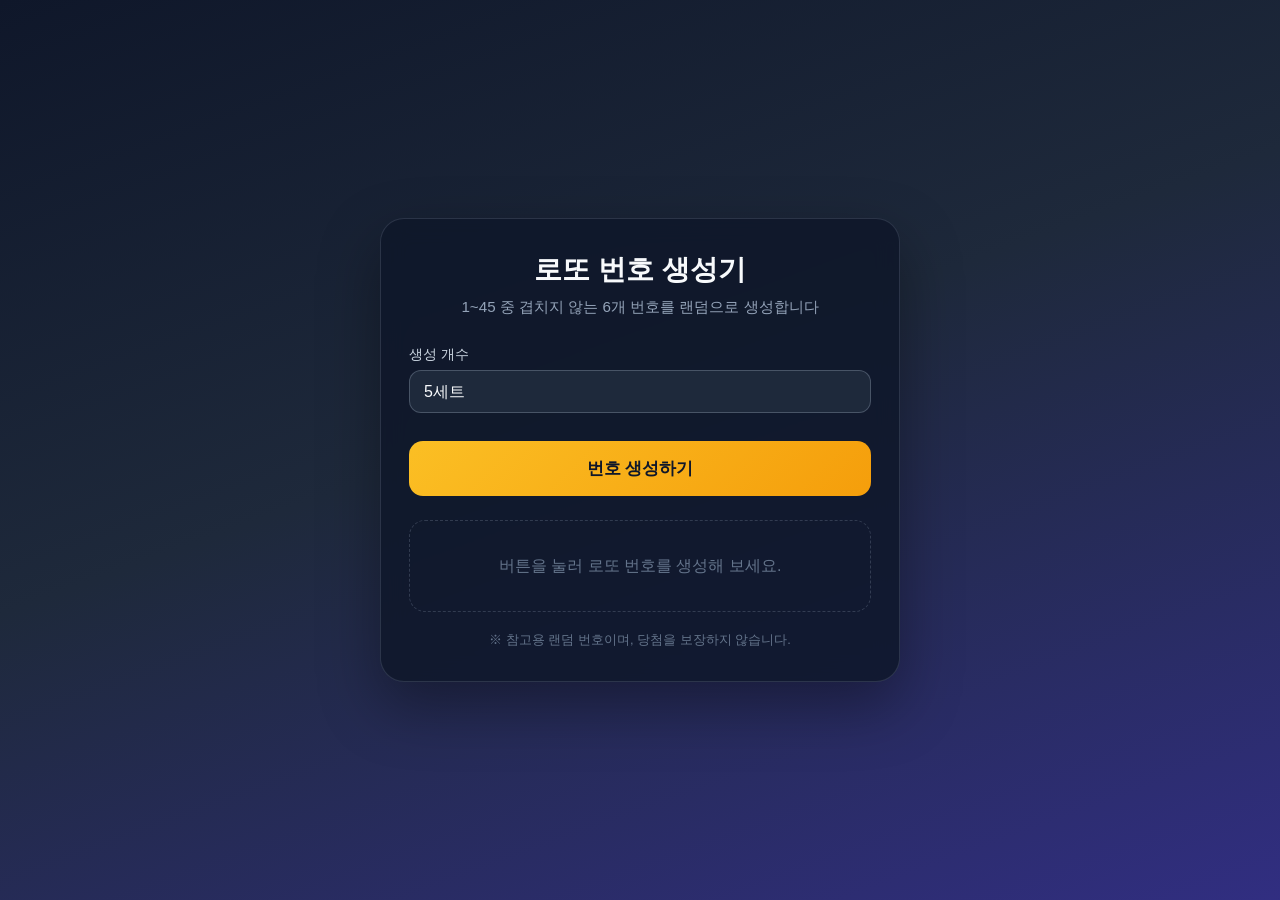
==== index.html @ 3c831441 "Move project files to repository root Flatten the folder structure by removing the project directory" ====
<!DOCTYPE html>
<html lang="ko">
<head>
  <meta charset="UTF-8">
  <meta name="viewport" content="width=device-width, initial-scale=1.0">
  <title>로또 번호 생성기</title>
  <link rel="stylesheet" href="styles.css">
</head>
<body>
  <main class="container">
    <h1>로또 번호 생성기</h1>
    <p class="subtitle">1~45 중 겹치지 않는 6개 번호를 랜덤으로 생성합니다</p>

    <div class="controls">
      <label>
        생성 개수
        <select id="count">
          <option value="1">1세트</option>
          <option value="3">3세트</option>
          <option value="5" selected>5세트</option>
          <option value="10">10세트</option>
        </select>
      </label>
    </div>

    <button class="generate-btn" id="generateBtn" type="button">번호 생성하기</button>

    <section class="results" id="results">
      <div class="empty">버튼을 눌러 로또 번호를 생성해 보세요.</div>
    </section>

    <p class="footer">※ 참고용 랜덤 번호이며, 당첨을 보장하지 않습니다.</p>
  </main>

  <script src="script.js" defer></script>
</body>
</html>
---- styles.css ----
* {
  box-sizing: border-box;
  margin: 0;
  padding: 0;
}

body {
  min-height: 100vh;
  font-family: "Pretendard", "Apple SD Gothic Neo", "Noto Sans KR", sans-serif;
  background: linear-gradient(160deg, #0f172a 0%, #1e293b 45%, #312e81 100%);
  color: #f8fafc;
  display: flex;
  align-items: center;
  justify-content: center;
  padding: 24px;
}

.container {
  width: 100%;
  max-width: 520px;
  background: rgba(15, 23, 42, 0.85);
  border: 1px solid rgba(148, 163, 184, 0.2);
  border-radius: 24px;
  padding: 32px 28px;
  box-shadow: 0 24px 60px rgba(0, 0, 0, 0.35);
  backdrop-filter: blur(12px);
}

h1 {
  font-size: 1.75rem;
  font-weight: 700;
  text-align: center;
  margin-bottom: 8px;
}

.subtitle {
  text-align: center;
  color: #94a3b8;
  font-size: 0.95rem;
  margin-bottom: 28px;
}

.controls {
  display: flex;
  gap: 12px;
  margin-bottom: 28px;
}

label {
  display: flex;
  flex-direction: column;
  gap: 6px;
  flex: 1;
  font-size: 0.85rem;
  color: #cbd5e1;
}

select {
  appearance: none;
  border: 1px solid rgba(148, 163, 184, 0.35);
  background: #1e293b;
  color: #f8fafc;
  border-radius: 12px;
  padding: 12px 14px;
  font-size: 1rem;
  cursor: pointer;
}

.generate-btn {
  width: 100%;
  border: none;
  border-radius: 14px;
  padding: 16px;
  font-size: 1.05rem;
  font-weight: 700;
  color: #0f172a;
  background: linear-gradient(135deg, #fbbf24, #f59e0b);
  cursor: pointer;
  transition: transform 0.15s ease, box-shadow 0.15s ease;
  margin-bottom: 24px;
}

.generate-btn:hover {
  transform: translateY(-1px);
  box-shadow: 0 10px 24px rgba(245, 158, 11, 0.35);
}

.generate-btn:active {
  transform: translateY(0);
}

.results {
  display: flex;
  flex-direction: column;
  gap: 14px;
}

.result-row {
  display: flex;
  align-items: center;
  justify-content: space-between;
  gap: 12px;
  padding: 14px 16px;
  background: rgba(30, 41, 59, 0.75);
  border-radius: 16px;
  border: 1px solid rgba(148, 163, 184, 0.12);
}

.row-label {
  min-width: 28px;
  font-size: 0.85rem;
  color: #64748b;
  font-weight: 600;
}

.balls {
  display: flex;
  flex-wrap: wrap;
  gap: 8px;
  justify-content: flex-end;
  flex: 1;
}

.ball {
  width: 42px;
  height: 42px;
  border-radius: 50%;
  display: flex;
  align-items: center;
  justify-content: center;
  font-weight: 700;
  font-size: 1rem;
  color: #fff;
  text-shadow: 0 1px 2px rgba(0, 0, 0, 0.25);
  box-shadow:
    inset 0 -4px 8px rgba(0, 0, 0, 0.18),
    inset 0 4px 8px rgba(255, 255, 255, 0.25),
    0 4px 10px rgba(0, 0, 0, 0.2);
  animation: pop 0.35s ease backwards;
}

.ball:nth-child(1) { animation-delay: 0.05s; }
.ball:nth-child(2) { animation-delay: 0.1s; }
.ball:nth-child(3) { animation-delay: 0.15s; }
.ball:nth-child(4) { animation-delay: 0.2s; }
.ball:nth-child(5) { animation-delay: 0.25s; }
.ball:nth-child(6) { animation-delay: 0.3s; }

@keyframes pop {
  from {
    opacity: 0;
    transform: scale(0.5);
  }
  to {
    opacity: 1;
    transform: scale(1);
  }
}

.ball.yellow { background: radial-gradient(circle at 30% 30%, #ffe066, #fbc400); color: #5c4a00; }
.ball.blue { background: radial-gradient(circle at 30% 30%, #9ee0ff, #69c8f2); color: #0c3d5c; }
.ball.red { background: radial-gradient(circle at 30% 30%, #ffb0b0, #ff7272); color: #6b1010; }
.ball.gray { background: radial-gradient(circle at 30% 30%, #d4d4d4, #aaa); color: #333; }
.ball.green { background: radial-gradient(circle at 30% 30%, #d4f07a, #b0d840); color: #3a5200; }

.empty {
  text-align: center;
  color: #64748b;
  padding: 32px 12px;
  border: 1px dashed rgba(148, 163, 184, 0.25);
  border-radius: 16px;
  line-height: 1.6;
}

.footer {
  margin-top: 20px;
  text-align: center;
  font-size: 0.8rem;
  color: #64748b;
}
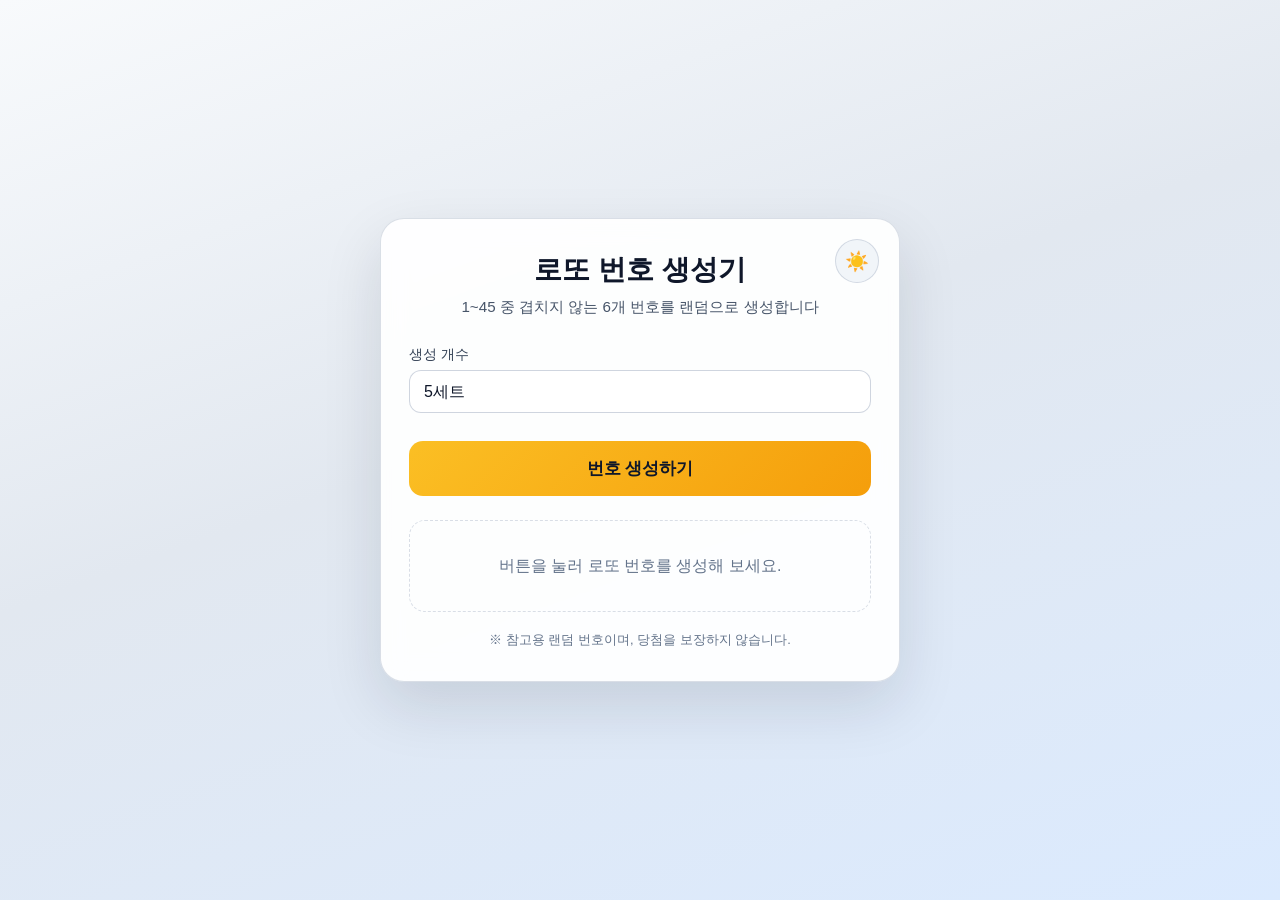
==== commit 361f85a9: "Add dark and light theme toggle Support theme switching with CSS variables, localStorage persistence" ====
--- a/index.html
+++ b/index.html
@@ -8,6 +8,11 @@
 </head>
 <body>
   <main class="container">
+    <button class="theme-toggle" id="themeToggle" type="button" aria-label="테마 변경">
+      <span class="theme-icon theme-icon-dark">🌙</span>
+      <span class="theme-icon theme-icon-light">☀️</span>
+    </button>
+
     <h1>로또 번호 생성기</h1>
     <p class="subtitle">1~45 중 겹치지 않는 6개 번호를 랜덤으로 생성합니다</p>
 
--- a/styles.css
+++ b/styles.css
@@ -4,26 +4,105 @@
   padding: 0;
 }
 
+:root {
+  --bg-gradient: linear-gradient(160deg, #0f172a 0%, #1e293b 45%, #312e81 100%);
+  --text-primary: #f8fafc;
+  --text-secondary: #94a3b8;
+  --text-muted: #64748b;
+  --text-label: #cbd5e1;
+  --container-bg: rgba(15, 23, 42, 0.85);
+  --container-border: rgba(148, 163, 184, 0.2);
+  --container-shadow: 0 24px 60px rgba(0, 0, 0, 0.35);
+  --input-bg: #1e293b;
+  --input-border: rgba(148, 163, 184, 0.35);
+  --row-bg: rgba(30, 41, 59, 0.75);
+  --row-border: rgba(148, 163, 184, 0.12);
+  --empty-border: rgba(148, 163, 184, 0.25);
+  --theme-toggle-bg: rgba(30, 41, 59, 0.9);
+  --theme-toggle-border: rgba(148, 163, 184, 0.25);
+  --theme-toggle-hover: rgba(51, 65, 85, 0.95);
+}
+
+[data-theme="light"] {
+  --bg-gradient: linear-gradient(160deg, #f8fafc 0%, #e2e8f0 45%, #dbeafe 100%);
+  --text-primary: #0f172a;
+  --text-secondary: #475569;
+  --text-muted: #64748b;
+  --text-label: #334155;
+  --container-bg: rgba(255, 255, 255, 0.92);
+  --container-border: rgba(148, 163, 184, 0.35);
+  --container-shadow: 0 24px 60px rgba(15, 23, 42, 0.12);
+  --input-bg: #ffffff;
+  --input-border: rgba(148, 163, 184, 0.45);
+  --row-bg: rgba(241, 245, 249, 0.95);
+  --row-border: rgba(148, 163, 184, 0.25);
+  --empty-border: rgba(148, 163, 184, 0.35);
+  --theme-toggle-bg: rgba(241, 245, 249, 0.95);
+  --theme-toggle-border: rgba(148, 163, 184, 0.35);
+  --theme-toggle-hover: rgba(226, 232, 240, 0.98);
+}
+
 body {
   min-height: 100vh;
   font-family: "Pretendard", "Apple SD Gothic Neo", "Noto Sans KR", sans-serif;
-  background: linear-gradient(160deg, #0f172a 0%, #1e293b 45%, #312e81 100%);
-  color: #f8fafc;
+  background: var(--bg-gradient);
+  color: var(--text-primary);
   display: flex;
   align-items: center;
   justify-content: center;
   padding: 24px;
+  transition: background 0.3s ease, color 0.3s ease;
 }
 
 .container {
+  position: relative;
   width: 100%;
   max-width: 520px;
-  background: rgba(15, 23, 42, 0.85);
-  border: 1px solid rgba(148, 163, 184, 0.2);
+  background: var(--container-bg);
+  border: 1px solid var(--container-border);
   border-radius: 24px;
   padding: 32px 28px;
-  box-shadow: 0 24px 60px rgba(0, 0, 0, 0.35);
+  box-shadow: var(--container-shadow);
   backdrop-filter: blur(12px);
+  transition: background 0.3s ease, border-color 0.3s ease, box-shadow 0.3s ease;
+}
+
+.theme-toggle {
+  position: absolute;
+  top: 20px;
+  right: 20px;
+  width: 44px;
+  height: 44px;
+  border: 1px solid var(--theme-toggle-border);
+  border-radius: 50%;
+  background: var(--theme-toggle-bg);
+  cursor: pointer;
+  display: flex;
+  align-items: center;
+  justify-content: center;
+  transition: background 0.2s ease, transform 0.15s ease;
+}
+
+.theme-toggle:hover {
+  background: var(--theme-toggle-hover);
+  transform: scale(1.05);
+}
+
+.theme-icon {
+  font-size: 1.2rem;
+  line-height: 1;
+}
+
+.theme-icon-light {
+  display: none;
+}
+
+[data-theme="light"] .theme-icon-dark {
+  display: none;
+}
+
+[data-theme="light"] .theme-icon-light {
+  display: inline;
 }
 
 h1 {
@@ -35,7 +114,7 @@
 
 .subtitle {
   text-align: center;
-  color: #94a3b8;
+  color: var(--text-secondary);
   font-size: 0.95rem;
   margin-bottom: 28px;
 }
@@ -52,18 +131,19 @@
   gap: 6px;
   flex: 1;
   font-size: 0.85rem;
-  color: #cbd5e1;
+  color: var(--text-label);
 }
 
 select {
   appearance: none;
-  border: 1px solid rgba(148, 163, 184, 0.35);
-  background: #1e293b;
-  color: #f8fafc;
+  border: 1px solid var(--input-border);
+  background: var(--input-bg);
+  color: var(--text-primary);
   border-radius: 12px;
   padding: 12px 14px;
   font-size: 1rem;
   cursor: pointer;
+  transition: background 0.3s ease, border-color 0.3s ease, color 0.3s ease;
 }
 
 .generate-btn {
@@ -101,15 +181,16 @@
   justify-content: space-between;
   gap: 12px;
   padding: 14px 16px;
-  background: rgba(30, 41, 59, 0.75);
+  background: var(--row-bg);
   border-radius: 16px;
-  border: 1px solid rgba(148, 163, 184, 0.12);
+  border: 1px solid var(--row-border);
+  transition: background 0.3s ease, border-color 0.3s ease;
 }
 
 .row-label {
   min-width: 28px;
   font-size: 0.85rem;
-  color: #64748b;
+  color: var(--text-muted);
   font-weight: 600;
 }
 
@@ -165,9 +246,9 @@
 
 .empty {
   text-align: center;
-  color: #64748b;
+  color: var(--text-muted);
   padding: 32px 12px;
-  border: 1px dashed rgba(148, 163, 184, 0.25);
+  border: 1px dashed var(--empty-border);
   border-radius: 16px;
   line-height: 1.6;
 }
@@ -176,5 +257,5 @@
   margin-top: 20px;
   text-align: center;
   font-size: 0.8rem;
-  color: #64748b;
-}
+  color: var(--text-muted);
+}
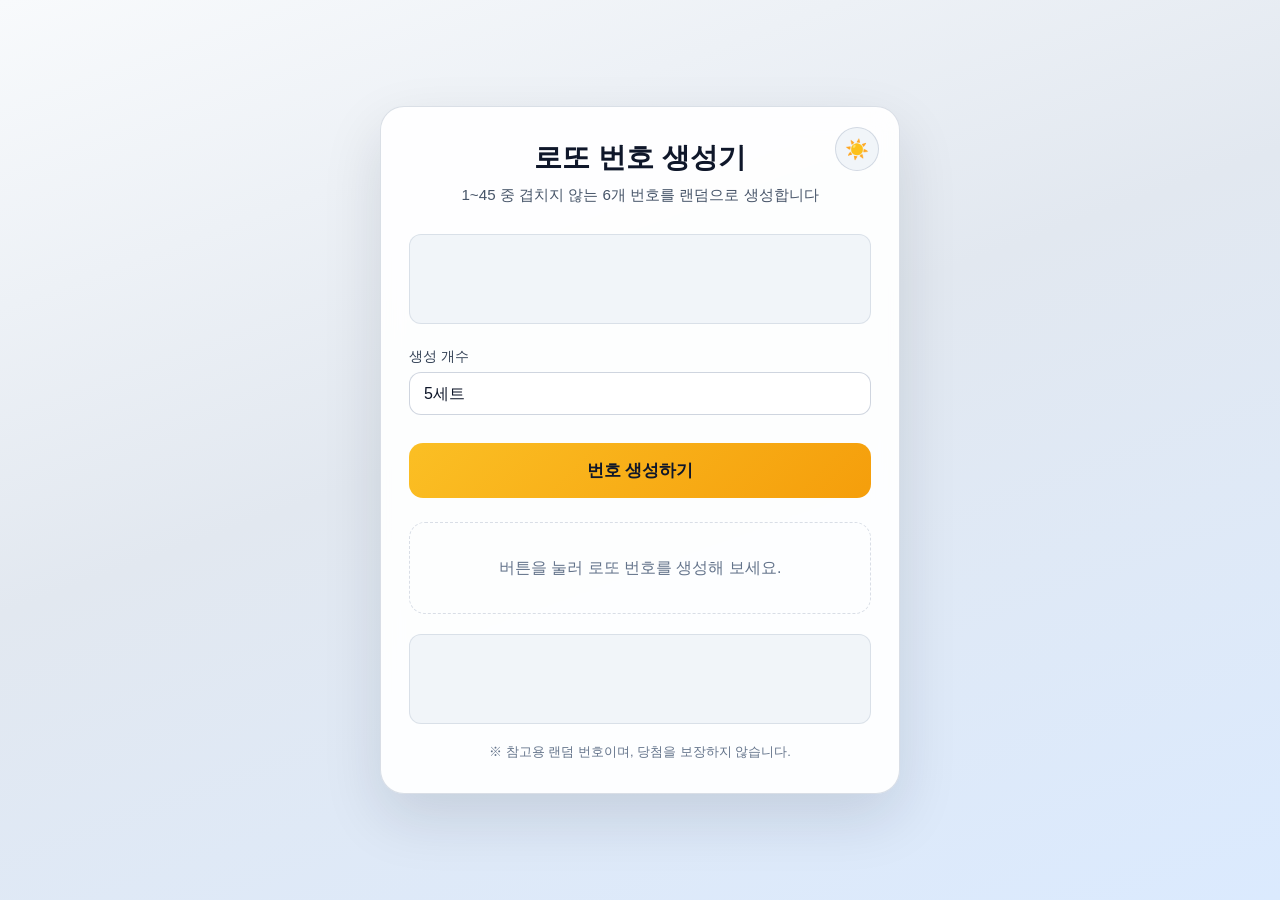
==== commit 940bbb96: "Add Google AdSense integration Include publisher verification, ads.txt, responsive ad placements, an" ====
--- a/index.html
+++ b/index.html
@@ -3,8 +3,10 @@
 <head>
   <meta charset="UTF-8">
   <meta name="viewport" content="width=device-width, initial-scale=1.0">
+  <meta name="google-adsense-account" content="ca-pub-7732247825497582">
   <title>로또 번호 생성기</title>
   <link rel="stylesheet" href="styles.css">
+  <script async src="https://pagead2.googlesyndication.com/pagead/js/adsbygoogle.js?client=ca-pub-7732247825497582" crossorigin="anonymous"></script>
 </head>
 <body>
   <main class="container">
@@ -15,6 +17,14 @@
 
     <h1>로또 번호 생성기</h1>
     <p class="subtitle">1~45 중 겹치지 않는 6개 번호를 랜덤으로 생성합니다</p>
+
+    <div class="ad-container ad-top">
+      <ins class="adsbygoogle"
+           style="display:block"
+           data-ad-client="ca-pub-7732247825497582"
+           data-ad-format="auto"
+           data-full-width-responsive="true"></ins>
+    </div>
 
     <div class="controls">
       <label>
@@ -34,6 +44,14 @@
       <div class="empty">버튼을 눌러 로또 번호를 생성해 보세요.</div>
     </section>
 
+    <div class="ad-container ad-bottom">
+      <ins class="adsbygoogle"
+           style="display:block"
+           data-ad-format="auto"
+           data-ad-client="ca-pub-7732247825497582"
+           data-full-width-responsive="true"></ins>
+    </div>
+
     <p class="footer">※ 참고용 랜덤 번호이며, 당첨을 보장하지 않습니다.</p>
   </main>
 
--- a/styles.css
+++ b/styles.css
@@ -253,6 +253,24 @@
   line-height: 1.6;
 }
 
+.ad-container {
+  width: 100%;
+  overflow: hidden;
+  border-radius: 12px;
+  background: var(--row-bg);
+  border: 1px solid var(--row-border);
+}
+
+.ad-top {
+  margin-bottom: 24px;
+  min-height: 90px;
+}
+
+.ad-bottom {
+  margin-top: 20px;
+  min-height: 90px;
+}
+
 .footer {
   margin-top: 20px;
   text-align: center;
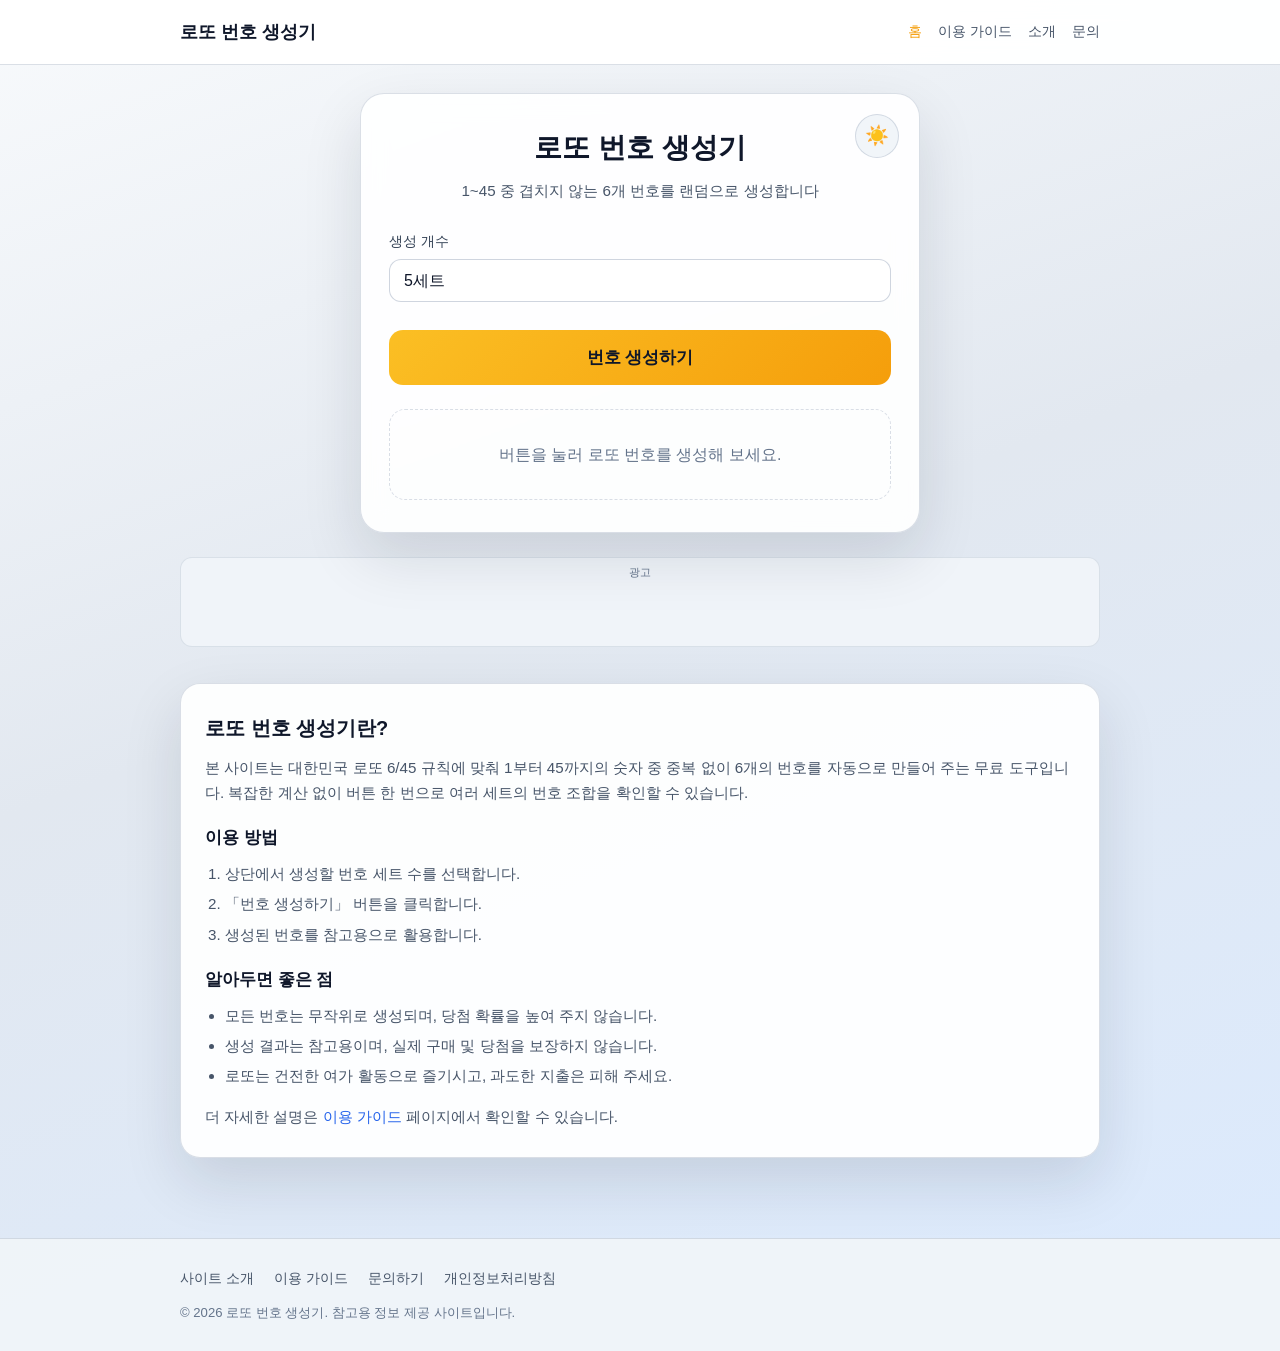
==== commit c54e5259: "Improve site for AdSense quality guidelines Add multi-page structure, original content, navigation, " ====
--- a/index.html
+++ b/index.html
@@ -4,57 +4,104 @@
   <meta charset="UTF-8">
   <meta name="viewport" content="width=device-width, initial-scale=1.0">
   <meta name="google-adsense-account" content="ca-pub-7732247825497582">
-  <title>로또 번호 생성기</title>
+  <meta name="description" content="한국 로또 6/45 번호를 무료로 생성하는 로또 번호 생성기. 1~45 중 중복 없는 6개 번호를 빠르고 간편하게 추천받으세요.">
+  <meta name="keywords" content="로또 번호 생성기, 로또 번호 추천, 로또 6/45, 무료 로또 번호">
+  <title>로또 번호 생성기 | 무료 로또 6/45 번호 추천</title>
   <link rel="stylesheet" href="styles.css">
   <script async src="https://pagead2.googlesyndication.com/pagead/js/adsbygoogle.js?client=ca-pub-7732247825497582" crossorigin="anonymous"></script>
 </head>
 <body>
-  <main class="container">
-    <button class="theme-toggle" id="themeToggle" type="button" aria-label="테마 변경">
-      <span class="theme-icon theme-icon-dark">🌙</span>
-      <span class="theme-icon theme-icon-light">☀️</span>
-    </button>
+  <header class="site-header">
+    <div class="site-header-inner">
+      <a class="site-logo" href="index.html">로또 번호 생성기</a>
+      <nav class="site-nav" aria-label="주요 메뉴">
+        <a href="index.html">홈</a>
+        <a href="guide.html">이용 가이드</a>
+        <a href="about.html">소개</a>
+        <a href="contact.html">문의</a>
+      </nav>
+    </div>
+  </header>
 
-    <h1>로또 번호 생성기</h1>
-    <p class="subtitle">1~45 중 겹치지 않는 6개 번호를 랜덤으로 생성합니다</p>
+  <div class="page-wrap">
+    <main class="container">
+      <button class="theme-toggle" id="themeToggle" type="button" aria-label="테마 변경">
+        <span class="theme-icon theme-icon-dark">🌙</span>
+        <span class="theme-icon theme-icon-light">☀️</span>
+      </button>
 
-    <div class="ad-container ad-top">
+      <h1>로또 번호 생성기</h1>
+      <p class="subtitle">1~45 중 겹치지 않는 6개 번호를 랜덤으로 생성합니다</p>
+
+      <div class="controls">
+        <label>
+          생성 개수
+          <select id="count">
+            <option value="1">1세트</option>
+            <option value="3">3세트</option>
+            <option value="5" selected>5세트</option>
+            <option value="10">10세트</option>
+          </select>
+        </label>
+      </div>
+
+      <button class="generate-btn" id="generateBtn" type="button">번호 생성하기</button>
+
+      <section class="results" id="results" aria-live="polite">
+        <div class="empty">버튼을 눌러 로또 번호를 생성해 보세요.</div>
+      </section>
+    </main>
+
+    <div class="ad-container">
       <ins class="adsbygoogle"
            style="display:block"
            data-ad-client="ca-pub-7732247825497582"
            data-ad-format="auto"
            data-full-width-responsive="true"></ins>
+      <span class="ad-label">광고</span>
     </div>
 
-    <div class="controls">
-      <label>
-        생성 개수
-        <select id="count">
-          <option value="1">1세트</option>
-          <option value="3">3세트</option>
-          <option value="5" selected>5세트</option>
-          <option value="10">10세트</option>
-        </select>
-      </label>
+    <section class="content-section">
+      <h2>로또 번호 생성기란?</h2>
+      <p>
+        본 사이트는 대한민국 로또 6/45 규칙에 맞춰 1부터 45까지의 숫자 중
+        중복 없이 6개의 번호를 자동으로 만들어 주는 무료 도구입니다.
+        복잡한 계산 없이 버튼 한 번으로 여러 세트의 번호 조합을 확인할 수 있습니다.
+      </p>
+
+      <h3>이용 방법</h3>
+      <ol>
+        <li>상단에서 생성할 번호 세트 수를 선택합니다.</li>
+        <li>「번호 생성하기」 버튼을 클릭합니다.</li>
+        <li>생성된 번호를 참고용으로 활용합니다.</li>
+      </ol>
+
+      <h3>알아두면 좋은 점</h3>
+      <ul>
+        <li>모든 번호는 무작위로 생성되며, 당첨 확률을 높여 주지 않습니다.</li>
+        <li>생성 결과는 참고용이며, 실제 구매 및 당첨을 보장하지 않습니다.</li>
+        <li>로또는 건전한 여가 활동으로 즐기시고, 과도한 지출은 피해 주세요.</li>
+      </ul>
+
+      <p>
+        더 자세한 설명은 <a href="guide.html">이용 가이드</a> 페이지에서 확인할 수 있습니다.
+      </p>
+    </section>
+  </div>
+
+  <footer class="site-footer">
+    <div class="site-footer-inner">
+      <div class="footer-links">
+        <a href="about.html">사이트 소개</a>
+        <a href="guide.html">이용 가이드</a>
+        <a href="contact.html">문의하기</a>
+        <a href="privacy.html">개인정보처리방침</a>
+      </div>
+      <p class="footer-note">© <span data-year></span> 로또 번호 생성기. 참고용 정보 제공 사이트입니다.</p>
     </div>
+  </footer>
 
-    <button class="generate-btn" id="generateBtn" type="button">번호 생성하기</button>
-
-    <section class="results" id="results">
-      <div class="empty">버튼을 눌러 로또 번호를 생성해 보세요.</div>
-    </section>
-
-    <div class="ad-container ad-bottom">
-      <ins class="adsbygoogle"
-           style="display:block"
-           data-ad-format="auto"
-           data-ad-client="ca-pub-7732247825497582"
-           data-full-width-responsive="true"></ins>
-    </div>
-
-    <p class="footer">※ 참고용 랜덤 번호이며, 당첨을 보장하지 않습니다.</p>
-  </main>
-
+  <script src="site.js" defer></script>
   <script src="script.js" defer></script>
 </body>
 </html>
--- a/styles.css
+++ b/styles.css
@@ -21,6 +21,10 @@
   --theme-toggle-bg: rgba(30, 41, 59, 0.9);
   --theme-toggle-border: rgba(148, 163, 184, 0.25);
   --theme-toggle-hover: rgba(51, 65, 85, 0.95);
+  --header-bg: rgba(15, 23, 42, 0.92);
+  --footer-bg: rgba(15, 23, 42, 0.75);
+  --accent: #f59e0b;
+  --link: #93c5fd;
 }
 
 [data-theme="light"] {
@@ -40,6 +44,9 @@
   --theme-toggle-bg: rgba(241, 245, 249, 0.95);
   --theme-toggle-border: rgba(148, 163, 184, 0.35);
   --theme-toggle-hover: rgba(226, 232, 240, 0.98);
+  --header-bg: rgba(255, 255, 255, 0.95);
+  --footer-bg: rgba(241, 245, 249, 0.95);
+  --link: #2563eb;
 }
 
 body {
@@ -47,17 +54,86 @@
   font-family: "Pretendard", "Apple SD Gothic Neo", "Noto Sans KR", sans-serif;
   background: var(--bg-gradient);
   color: var(--text-primary);
+  line-height: 1.6;
+  transition: background 0.3s ease, color 0.3s ease;
+}
+
+a {
+  color: var(--link);
+  text-decoration: none;
+}
+
+a:hover {
+  text-decoration: underline;
+}
+
+.site-header {
+  position: sticky;
+  top: 0;
+  z-index: 100;
+  background: var(--header-bg);
+  border-bottom: 1px solid var(--container-border);
+  backdrop-filter: blur(12px);
+}
+
+.site-header-inner,
+.site-footer-inner,
+.page-wrap {
+  width: 100%;
+  max-width: 960px;
+  margin: 0 auto;
+  padding: 0 20px;
+}
+
+.site-header-inner {
   display: flex;
   align-items: center;
-  justify-content: center;
-  padding: 24px;
-  transition: background 0.3s ease, color 0.3s ease;
+  justify-content: space-between;
+  gap: 16px;
+  min-height: 64px;
+}
+
+.site-logo {
+  font-size: 1.1rem;
+  font-weight: 700;
+  color: var(--text-primary);
+  white-space: nowrap;
+}
+
+.site-logo:hover {
+  text-decoration: none;
+  color: var(--accent);
+}
+
+.site-nav {
+  display: flex;
+  flex-wrap: wrap;
+  gap: 8px 16px;
+  justify-content: flex-end;
+}
+
+.site-nav a {
+  color: var(--text-secondary);
+  font-size: 0.9rem;
+  font-weight: 500;
+}
+
+.site-nav a.active,
+.site-nav a:hover {
+  color: var(--accent);
+  text-decoration: none;
+}
+
+.page-wrap {
+  padding-top: 28px;
+  padding-bottom: 40px;
 }
 
 .container {
   position: relative;
   width: 100%;
-  max-width: 520px;
+  max-width: 560px;
+  margin: 0 auto;
   background: var(--container-bg);
   border: 1px solid var(--container-border);
   border-radius: 24px;
@@ -259,21 +335,152 @@
   border-radius: 12px;
   background: var(--row-bg);
   border: 1px solid var(--row-border);
-}
-
-.ad-top {
+  margin: 24px 0;
+  min-height: 90px;
+}
+
+.ad-label {
+  display: block;
+  text-align: center;
+  font-size: 0.7rem;
+  color: var(--text-muted);
+  padding: 6px 0 0;
+}
+
+.content-section {
+  margin-top: 36px;
+  background: var(--container-bg);
+  border: 1px solid var(--container-border);
+  border-radius: 20px;
+  padding: 28px 24px;
+  box-shadow: var(--container-shadow);
+}
+
+.content-section h2 {
+  font-size: 1.25rem;
+  margin-bottom: 12px;
+  color: var(--text-primary);
+}
+
+.content-section h3 {
+  font-size: 1.05rem;
+  margin: 20px 0 8px;
+  color: var(--text-primary);
+}
+
+.content-section p,
+.content-section li {
+  color: var(--text-secondary);
+  font-size: 0.95rem;
+}
+
+.content-section ul,
+.content-section ol {
+  padding-left: 1.25rem;
+  margin: 10px 0 16px;
+}
+
+.content-section li + li {
+  margin-top: 6px;
+}
+
+.content-page {
+  background: var(--container-bg);
+  border: 1px solid var(--container-border);
+  border-radius: 20px;
+  padding: 32px 28px;
+  box-shadow: var(--container-shadow);
+}
+
+.content-page h1 {
+  text-align: left;
+  font-size: 1.8rem;
+  margin-bottom: 10px;
+}
+
+.content-page .lead {
+  color: var(--text-secondary);
   margin-bottom: 24px;
-  min-height: 90px;
-}
-
-.ad-bottom {
-  margin-top: 20px;
-  min-height: 90px;
-}
-
-.footer {
-  margin-top: 20px;
-  text-align: center;
-  font-size: 0.8rem;
+}
+
+.content-page h2 {
+  font-size: 1.2rem;
+  margin: 28px 0 10px;
+}
+
+.content-page p,
+.content-page li {
+  color: var(--text-secondary);
+  margin-bottom: 12px;
+}
+
+.content-page ul,
+.content-page ol {
+  padding-left: 1.25rem;
+  margin-bottom: 16px;
+}
+
+.faq-item {
+  border-top: 1px solid var(--row-border);
+  padding-top: 16px;
+  margin-top: 16px;
+}
+
+.faq-item:first-of-type {
+  border-top: none;
+  padding-top: 0;
+  margin-top: 0;
+}
+
+.site-footer {
+  margin-top: 40px;
+  background: var(--footer-bg);
+  border-top: 1px solid var(--container-border);
+  padding: 28px 0;
+}
+
+.footer-links {
+  display: flex;
+  flex-wrap: wrap;
+  gap: 12px 20px;
+  margin-bottom: 12px;
+}
+
+.footer-links a {
+  color: var(--text-secondary);
+  font-size: 0.9rem;
+}
+
+.footer-note {
   color: var(--text-muted);
-}
+  font-size: 0.82rem;
+}
+
+.disclaimer-box {
+  background: var(--row-bg);
+  border: 1px solid var(--row-border);
+  border-radius: 12px;
+  padding: 16px;
+  margin: 20px 0;
+  color: var(--text-secondary);
+  font-size: 0.9rem;
+}
+
+@media (max-width: 640px) {
+  .site-header-inner {
+    flex-direction: column;
+    align-items: flex-start;
+    padding-top: 14px;
+    padding-bottom: 14px;
+  }
+
+  .site-nav {
+    justify-content: flex-start;
+  }
+
+  .container,
+  .content-page,
+  .content-section {
+    padding: 24px 18px;
+  }
+}
